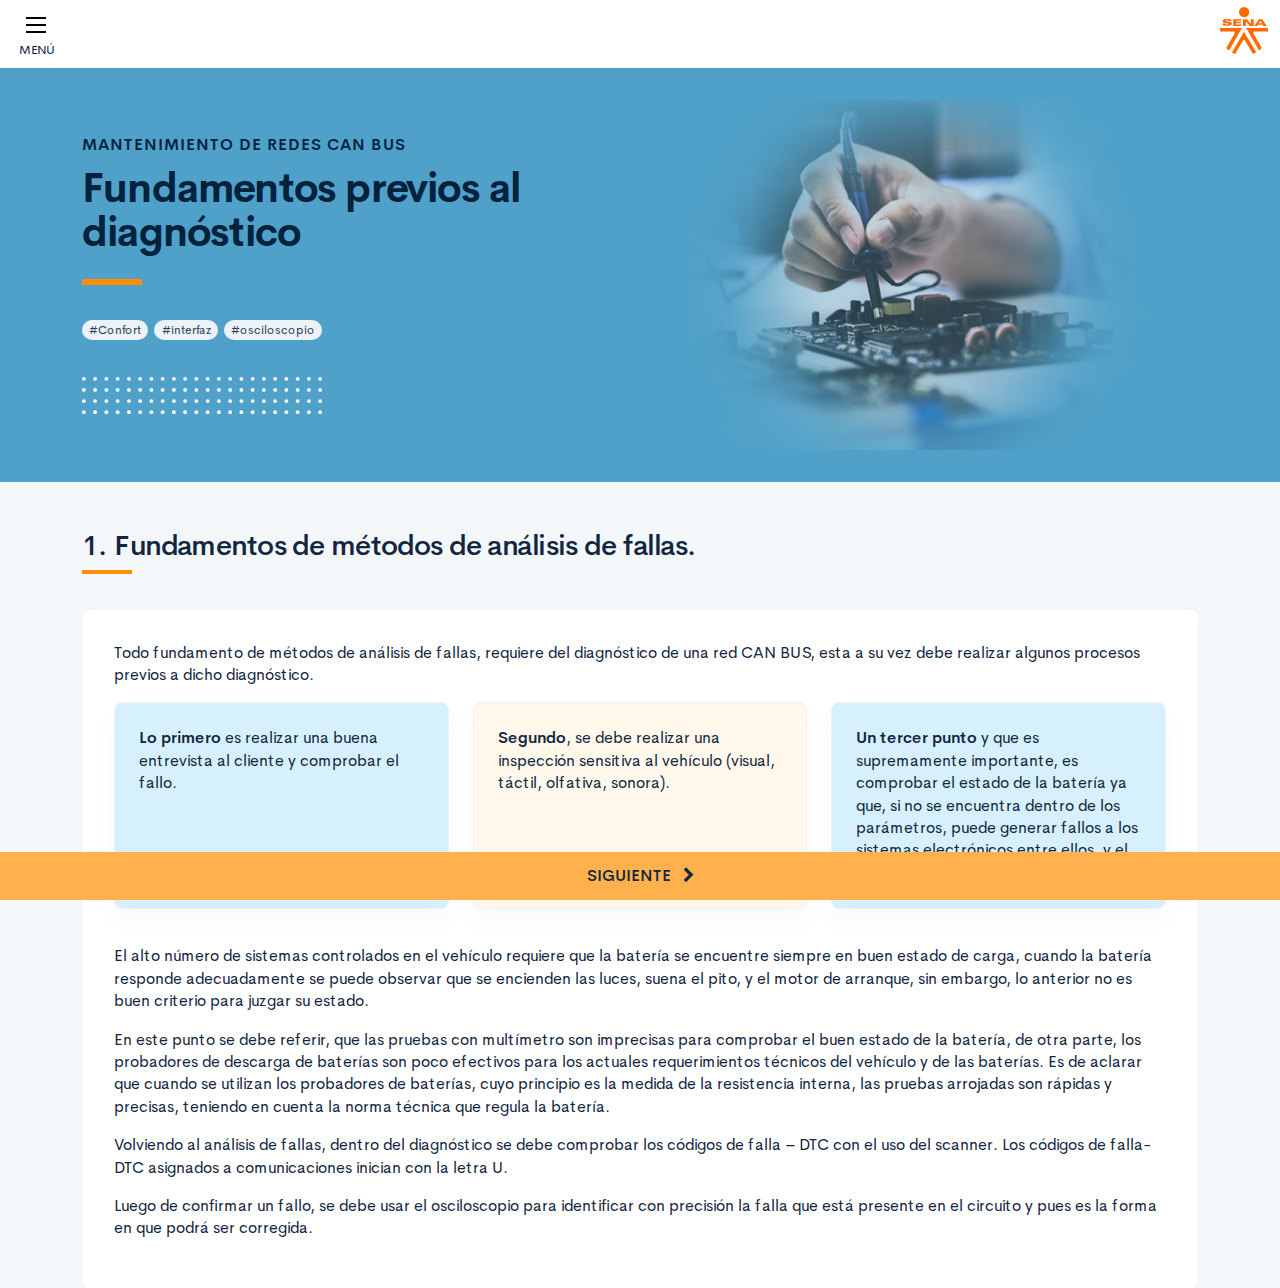
==== public/main.html @ a8439f53 "Finalización de cargue de texto." ====
<!DOCTYPE html>
<html lang="es">
    <head>
        <meta charset="UTF-8">
        <meta name="viewport" content="width=device-width, user-scalable=no, initial-scale=1.0, maximum-scale=1.0, minimum-scale=1.0">
        <title>Fundamentos previos al diagnóstico</title>
        <meta meta name="description" content="Realizar un diagnóstico efectivo depende de la preparación y de los conocimientos básicos que fundamenten los conceptos específicos del tema.">
        <link rel="icon" type="image/svg+xml" href="assets/images/logos/senaLogo.svg">
        <link rel="stylesheet" href="assets/fonts/feather/feather.css">
        <link rel="stylesheet" href="assets/fonts/fontawesome/css/font-awesome.css">
        <link href="assets/css/fancybox.css" rel="stylesheet">
        <link href="assets/css/animate.css" rel="stylesheet">
        <link rel="stylesheet" href="assets/css/main.css">
    </head>
    <body class="theme-dark page-header-textura" id="page-main">
        <div class="page-main">
            <header class="sticky-top">
                <div class="page-topbar">
                    <div class="container-fluid">
                        <div class="d-flex justify-content-between align-items-center">
                            <div class="page-topbar__menu"><a class="page-topbar__menu-icon btn-menu-responsive" href="#"><span></span><span></span><span></span></a><span class="page-topbar__menu-title">MENÚ</span></div>
                            <div class="page-topbar__logo"><img class="img-fluid" src="assets/images/logos/senaLogo.svg" alt="Logo SENA"></div>
                        </div>
                    </div>
                </div>
            </header>
            <main class="mb-5">
                <div class="page-header" id="page-main-header">
                    <div class="page-textura">
                        <div class="container">
                            <div class="curso-portada">
                                <div class="row align-items-center">
                                    <div class="col-12 col-lg-6">
                                        <h3 class="curso-subtitulo" id="curso-titulo-componente">Mantenimiento de redes CAN BUS</h3>
                                        <h1 class="curso-titulo" id="curso-titulo-tema">Fundamentos previos al diagnóstico</h1>
                                        <div class="brand-line-primary"></div>
                                        <div class="keywords"><span class="badge badge-pill badge-light mr-2">#Confort</span><span class="badge badge-pill badge-light mr-2">#interfaz</span><span class="badge badge-pill badge-light mr-2">#osciloscopio</span></div>
                                        <div class="barra-dots mt-5"><img class="img-fluid" src="assets/images/header/icon_dots.svg" alt="alt" /></div>
                                    </div>
                                    <div class="col-12 col-lg-6 text-center">
                                        <div class="d-none d-lg-block"><img class="curso-imagen" src="assets/images/header/header_media.png" /></div>
                                    </div>
                                </div>
                            </div>
                        </div>
                    </div>
                </div>
                <div id="mainContent"></div>
            </main>
            <footer class="mt-5">
                <div class="page-control" id="page-control">
                    <div class="row justify-content-center align-items-center"><a class="page-control-link page-control-prev col py-3 text-center" id="back" href="#"><span>
                                <div class="fa fa-chevron-left mr-3"></div>Anterior
                            </span></a><a class="page-control-link page-control-next col py-3 text-center" id="next" href="#"><span>Siguiente<div class="fa fa-chevron-right ml-3"></div></span></a></div>
                </div>
            </footer>
        </div>
        <aside id="page-main-aside">
            <div class="aside-contenidos">
                <div class="aside-contenidos__header d-flex justify-content-between align-items-center">
                    <div class="aside-contenidos__titulo"><span> <i class="fa fa-list-ul mr-2"></i>Contenidos</span></div>
                    <div class="aside-contenidos__close d-md-none"><a class="page-main-aside__close icon btnclose m-0" href="#"></a></div>
                </div>
                <nav class="aside-contenidos__body">
                    <ul class="menu-main" id="menuMain"></ul>
                </nav>
            </div>
            <div class="aside-extra position-relative">
                <ul class="fixed-bottom menu-secondary" id="menuSecondary"></ul>
            </div>
        </aside>
        <script src="assets/js/vendor.js"></script>
        <script src="assets/js/global.js"> </script>
        <script src="assets/js/pages.js"> </script>
    </body>
</html>
---- public/assets/fonts/feather/feather.css ----
@font-face {
  font-family: 'Feather';
  src:
    url('fonts/Feather.ttf?sdxovp') format('truetype'),
    url('fonts/Feather.woff?sdxovp') format('woff'),
    url('fonts/Feather.svg?sdxovp#Feather') format('svg');
  font-weight: normal;
  font-style: normal;
}

.fe {
  /* use !important to prevent issues with browser extensions that change fonts */
  font-family: 'Feather' !important;
  speak: none;
  font-style: normal;
  font-weight: normal;
  font-variant: normal;
  text-transform: none;
  line-height: 1;

  /* Better Font Rendering =========== */
  -webkit-font-smoothing: antialiased;
  -moz-osx-font-smoothing: grayscale;
}

.fe-activity:before {
  content: "\e900";
}
.fe-airplay:before {
  content: "\e901";
}
.fe-alert-circle:before {
  content: "\e902";
}
.fe-alert-octagon:before {
  content: "\e903";
}
.fe-alert-triangle:before {
  content: "\e904";
}
.fe-align-center:before {
  content: "\e905";
}
.fe-align-justify:before {
  content: "\e906";
}
.fe-align-left:before {
  content: "\e907";
}
.fe-align-right:before {
  content: "\e908";
}
.fe-anchor:before {
  content: "\e909";
}
.fe-aperture:before {
  content: "\e90a";
}
.fe-archive:before {
  content: "\e90b";
}
.fe-arrow-down:before {
  content: "\e90c";
}
.fe-arrow-down-circle:before {
  content: "\e90d";
}
.fe-arrow-down-left:before {
  content: "\e90e";
}
.fe-arrow-down-right:before {
  content: "\e90f";
}
.fe-arrow-left:before {
  content: "\e910";
}
.fe-arrow-left-circle:before {
  content: "\e911";
}
.fe-arrow-right:before {
  content: "\e912";
}
.fe-arrow-right-circle:before {
  content: "\e913";
}
.fe-arrow-up:before {
  content: "\e914";
}
.fe-arrow-up-circle:before {
  content: "\e915";
}
.fe-arrow-up-left:before {
  content: "\e916";
}
.fe-arrow-up-right:before {
  content: "\e917";
}
.fe-at-sign:before {
  content: "\e918";
}
.fe-award:before {
  content: "\e919";
}
.fe-bar-chart:before {
  content: "\e91a";
}
.fe-bar-chart-2:before {
  content: "\e91b";
}
.fe-battery:before {
  content: "\e91c";
}
.fe-battery-charging:before {
  content: "\e91d";
}
.fe-bell:before {
  content: "\e91e";
}
.fe-bell-off:before {
  content: "\e91f";
}
.fe-bluetooth:before {
  content: "\e920";
}
.fe-bold:before {
  content: "\e921";
}
.fe-book:before {
  content: "\e922";
}
.fe-book-open:before {
  content: "\e923";
}
.fe-bookmark:before {
  content: "\e924";
}
.fe-box:before {
  content: "\e925";
}
.fe-briefcase:before {
  content: "\e926";
}
.fe-calendar:before {
  content: "\e927";
}
.fe-camera:before {
  content: "\e928";
}
.fe-camera-off:before {
  content: "\e929";
}
.fe-cast:before {
  content: "\e92a";
}
.fe-check:before {
  content: "\e92b";
}
.fe-check-circle:before {
  content: "\e92c";
}
.fe-check-square:before {
  content: "\e92d";
}
.fe-chevron-down:before {
  content: "\e92e";
}
.fe-chevron-left:before {
  content: "\e92f";
}
.fe-chevron-right:before {
  content: "\e930";
}
.fe-chevron-up:before {
  content: "\e931";
}
.fe-chevrons-down:before {
  content: "\e932";
}
.fe-chevrons-left:before {
  content: "\e933";
}
.fe-chevrons-right:before {
  content: "\e934";
}
.fe-chevrons-up:before {
  content: "\e935";
}
.fe-chrome:before {
  content: "\e936";
}
.fe-circle:before {
  content: "\e937";
}
.fe-clipboard:before {
  content: "\e938";
}
.fe-clock:before {
  content: "\e939";
}
.fe-cloud:before {
  content: "\e93a";
}
.fe-cloud-drizzle:before {
  content: "\e93b";
}
.fe-cloud-lightning:before {
  content: "\e93c";
}
.fe-cloud-off:before {
  content: "\e93d";
}
.fe-cloud-rain:before {
  content: "\e93e";
}
.fe-cloud-snow:before {
  content: "\e93f";
}
.fe-code:before {
  content: "\e940";
}
.fe-codepen:before {
  content: "\e941";
}
.fe-command:before {
  content: "\e942";
}
.fe-compass:before {
  content: "\e943";
}
.fe-copy:before {
  content: "\e944";
}
.fe-corner-down-left:before {
  content: "\e945";
}
.fe-corner-down-right:before {
  content: "\e946";
}
.fe-corner-left-down:before {
  content: "\e947";
}
.fe-corner-left-up:before {
  content: "\e948";
}
.fe-corner-right-down:before {
  content: "\e949";
}
.fe-corner-right-up:before {
  content: "\e94a";
}
.fe-corner-up-left:before {
  content: "\e94b";
}
.fe-corner-up-right:before {
  content: "\e94c";
}
.fe-cpu:before {
  content: "\e94d";
}
.fe-credit-card:before {
  content: "\e94e";
}
.fe-crop:before {
  content: "\e94f";
}
.fe-crosshair:before {
  content: "\e950";
}
.fe-database:before {
  content: "\e951";
}
.fe-delete:before {
  content: "\e952";
}
.fe-disc:before {
  content: "\e953";
}
.fe-dollar-sign:before {
  content: "\e954";
}
.fe-download:before {
  content: "\e955";
}
.fe-download-cloud:before {
  content: "\e956";
}
.fe-droplet:before {
  content: "\e957";
}
.fe-edit:before {
  content: "\e958";
}
.fe-edit-2:before {
  content: "\e959";
}
.fe-edit-3:before {
  content: "\e95a";
}
.fe-external-link:before {
  content: "\e95b";
}
.fe-eye:before {
  content: "\e95c";
}
.fe-eye-off:before {
  content: "\e95d";
}
.fe-facebook:before {
  content: "\e95e";
}
.fe-fast-forward:before {
  content: "\e95f";
}
.fe-feather:before {
  content: "\e960";
}
.fe-file:before {
  content: "\e961";
}
.fe-file-minus:before {
  content: "\e962";
}
.fe-file-plus:before {
  content: "\e963";
}
.fe-file-text:before {
  content: "\e964";
}
.fe-film:before {
  content: "\e965";
}
.fe-filter:before {
  content: "\e966";
}
.fe-flag:before {
  content: "\e967";
}
.fe-folder:before {
  content: "\e968";
}
.fe-folder-minus:before {
  content: "\e969";
}
.fe-folder-plus:before {
  content: "\e96a";
}
.fe-gift:before {
  content: "\e96b";
}
.fe-git-branch:before {
  content: "\e96c";
}
.fe-git-commit:before {
  content: "\e96d";
}
.fe-git-merge:before {
  content: "\e96e";
}
.fe-git-pull-request:before {
  content: "\e96f";
}
.fe-github:before {
  content: "\e970";
}
.fe-gitlab:before {
  content: "\e971";
}
.fe-globe:before {
  content: "\e972";
}
.fe-grid:before {
  content: "\e973";
}
.fe-hard-drive:before {
  content: "\e974";
}
.fe-hash:before {
  content: "\e975";
}
.fe-headphones:before {
  content: "\e976";
}
.fe-heart:before {
  content: "\e977";
}
.fe-help-circle:before {
  content: "\e978";
}
.fe-home:before {
  content: "\e979";
}
.fe-image:before {
  content: "\e97a";
}
.fe-inbox:before {
  content: "\e97b";
}
.fe-info:before {
  content: "\e97c";
}
.fe-instagram:before {
  content: "\e97d";
}
.fe-italic:before {
  content: "\e97e";
}
.fe-layers:before {
  content: "\e97f";
}
.fe-layout:before {
  content: "\e980";
}
.fe-life-buoy:before {
  content: "\e981";
}
.fe-link:before {
  content: "\e982";
}
.fe-link-2:before {
  content: "\e983";
}
.fe-linkedin:before {
  content: "\e984";
}
.fe-list:before {
  content: "\e985";
}
.fe-loader:before {
  content: "\e986";
}
.fe-lock:before {
  content: "\e987";
}
.fe-log-in:before {
  content: "\e988";
}
.fe-log-out:before {
  content: "\e989";
}
.fe-mail:before {
  content: "\e98a";
}
.fe-map:before {
  content: "\e98b";
}
.fe-map-pin:before {
  content: "\e98c";
}
.fe-maximize:before {
  content: "\e98d";
}
.fe-maximize-2:before {
  content: "\e98e";
}
.fe-menu:before {
  content: "\e98f";
}
.fe-message-circle:before {
  content: "\e990";
}
.fe-message-square:before {
  content: "\e991";
}
.fe-mic:before {
  content: "\e992";
}
.fe-mic-off:before {
  content: "\e993";
}
.fe-minimize:before {
  content: "\e994";
}
.fe-minimize-2:before {
  content: "\e995";
}
.fe-minus:before {
  content: "\e996";
}
.fe-minus-circle:before {
  content: "\e997";
}
.fe-minus-square:before {
  content: "\e998";
}
.fe-monitor:before {
  content: "\e999";
}
.fe-moon:before {
  content: "\e99a";
}
.fe-more-horizontal:before {
  content: "\e99b";
}
.fe-more-vertical:before {
  content: "\e99c";
}
.fe-move:before {
  content: "\e99d";
}
.fe-music:before {
  content: "\e99e";
}
.fe-navigation:before {
  content: "\e99f";
}
.fe-navigation-2:before {
  content: "\e9a0";
}
.fe-octagon:before {
  content: "\e9a1";
}
.fe-package:before {
  content: "\e9a2";
}
.fe-paperclip:before {
  content: "\e9a3";
}
.fe-pause:before {
  content: "\e9a4";
}
.fe-pause-circle:before {
  content: "\e9a5";
}
.fe-percent:before {
  content: "\e9a6";
}
.fe-phone:before {
  content: "\e9a7";
}
.fe-phone-call:before {
  content: "\e9a8";
}
.fe-phone-forwarded:before {
  content: "\e9a9";
}
.fe-phone-incoming:before {
  content: "\e9aa";
}
.fe-phone-missed:before {
  content: "\e9ab";
}
.fe-phone-off:before {
  content: "\e9ac";
}
.fe-phone-outgoing:before {
  content: "\e9ad";
}
.fe-pie-chart:before {
  content: "\e9ae";
}
.fe-play:before {
  content: "\e9af";
}
.fe-play-circle:before {
  content: "\e9b0";
}
.fe-plus:before {
  content: "\e9b1";
}
.fe-plus-circle:before {
  content: "\e9b2";
}
.fe-plus-square:before {
  content: "\e9b3";
}
.fe-pocket:before {
  content: "\e9b4";
}
.fe-power:before {
  content: "\e9b5";
}
.fe-printer:before {
  content: "\e9b6";
}
.fe-radio:before {
  content: "\e9b7";
}
.fe-refresh-ccw:before {
  content: "\e9b8";
}
.fe-refresh-cw:before {
  content: "\e9b9";
}
.fe-repeat:before {
  content: "\e9ba";
}
.fe-rewind:before {
  content: "\e9bb";
}
.fe-rotate-ccw:before {
  content: "\e9bc";
}
.fe-rotate-cw:before {
  content: "\e9bd";
}
.fe-rss:before {
  content: "\e9be";
}
.fe-save:before {
  content: "\e9bf";
}
.fe-scissors:before {
  content: "\e9c0";
}
.fe-search:before {
  content: "\e9c1";
}
.fe-send:before {
  content: "\e9c2";
}
.fe-server:before {
  content: "\e9c3";
}
.fe-settings:before {
  content: "\e9c4";
}
.fe-share:before {
  content: "\e9c5";
}
.fe-share-2:before {
  content: "\e9c6";
}
.fe-shield:before {
  content: "\e9c7";
}
.fe-shield-off:before {
  content: "\e9c8";
}
.fe-shopping-bag:before {
  content: "\e9c9";
}
.fe-shopping-cart:before {
  content: "\e9ca";
}
.fe-shuffle:before {
  content: "\e9cb";
}
.fe-sidebar:before {
  content: "\e9cc";
}
.fe-skip-back:before {
  content: "\e9cd";
}
.fe-skip-forward:before {
  content: "\e9ce";
}
.fe-slack:before {
  content: "\e9cf";
}
.fe-slash:before {
  content: "\e9d0";
}
.fe-sliders:before {
  content: "\e9d1";
}
.fe-smartphone:before {
  content: "\e9d2";
}
.fe-speaker:before {
  content: "\e9d3";
}
.fe-square:before {
  content: "\e9d4";
}
.fe-star:before {
  content: "\e9d5";
}
.fe-stop-circle:before {
  content: "\e9d6";
}
.fe-sun:before {
  content: "\e9d7";
}
.fe-sunrise:before {
  content: "\e9d8";
}
.fe-sunset:before {
  content: "\e9d9";
}
.fe-tablet:before {
  content: "\e9da";
}
.fe-tag:before {
  content: "\e9db";
}
.fe-target:before {
  content: "\e9dc";
}
.fe-terminal:before {
  content: "\e9dd";
}
.fe-thermometer:before {
  content: "\e9de";
}
.fe-thumbs-down:before {
  content: "\e9df";
}
.fe-thumbs-up:before {
  content: "\e9e0";
}
.fe-toggle-left:before {
  content: "\e9e1";
}
.fe-toggle-right:before {
  content: "\e9e2";
}
.fe-trash:before {
  content: "\e9e3";
}
.fe-trash-2:before {
  content: "\e9e4";
}
.fe-trending-down:before {
  content: "\e9e5";
}
.fe-trending-up:before {
  content: "\e9e6";
}
.fe-triangle:before {
  content: "\e9e7";
}
.fe-truck:before {
  content: "\e9e8";
}
.fe-tv:before {
  content: "\e9e9";
}
.fe-twitter:before {
  content: "\e9ea";
}
.fe-type:before {
  content: "\e9eb";
}
.fe-umbrella:before {
  content: "\e9ec";
}
.fe-underline:before {
  content: "\e9ed";
}
.fe-unlock:before {
  content: "\e9ee";
}
.fe-upload:before {
  content: "\e9ef";
}
.fe-upload-cloud:before {
  content: "\e9f0";
}
.fe-user:before {
  content: "\e9f1";
}
.fe-user-check:before {
  content: "\e9f2";
}
.fe-user-minus:before {
  content: "\e9f3";
}
.fe-user-plus:before {
  content: "\e9f4";
}
.fe-user-x:before {
  content: "\e9f5";
}
.fe-users:before {
  content: "\e9f6";
}
.fe-video:before {
  content: "\e9f7";
}
.fe-video-off:before {
  content: "\e9f8";
}
.fe-voicemail:before {
  content: "\e9f9";
}
.fe-volume:before {
  content: "\e9fa";
}
.fe-volume-1:before {
  content: "\e9fb";
}
.fe-volume-2:before {
  content: "\e9fc";
}
.fe-volume-x:before {
  content: "\e9fd";
}
.fe-watch:before {
  content: "\e9fe";
}
.fe-wifi:before {
  content: "\e9ff";
}
.fe-wifi-off:before {
  content: "\ea00";
}
.fe-wind:before {
  content: "\ea01";
}
.fe-x:before {
  content: "\ea02";
}
.fe-x-circle:before {
  content: "\ea03";
}
.fe-x-square:before {
  content: "\ea04";
}
.fe-youtube:before {
  content: "\ea05";
}
.fe-zap:before {
  content: "\ea06";
}
.fe-zap-off:before {
  content: "\ea07";
}
.fe-zoom-in:before {
  content: "\ea08";
}
.fe-zoom-out:before {
  content: "\ea09";
}
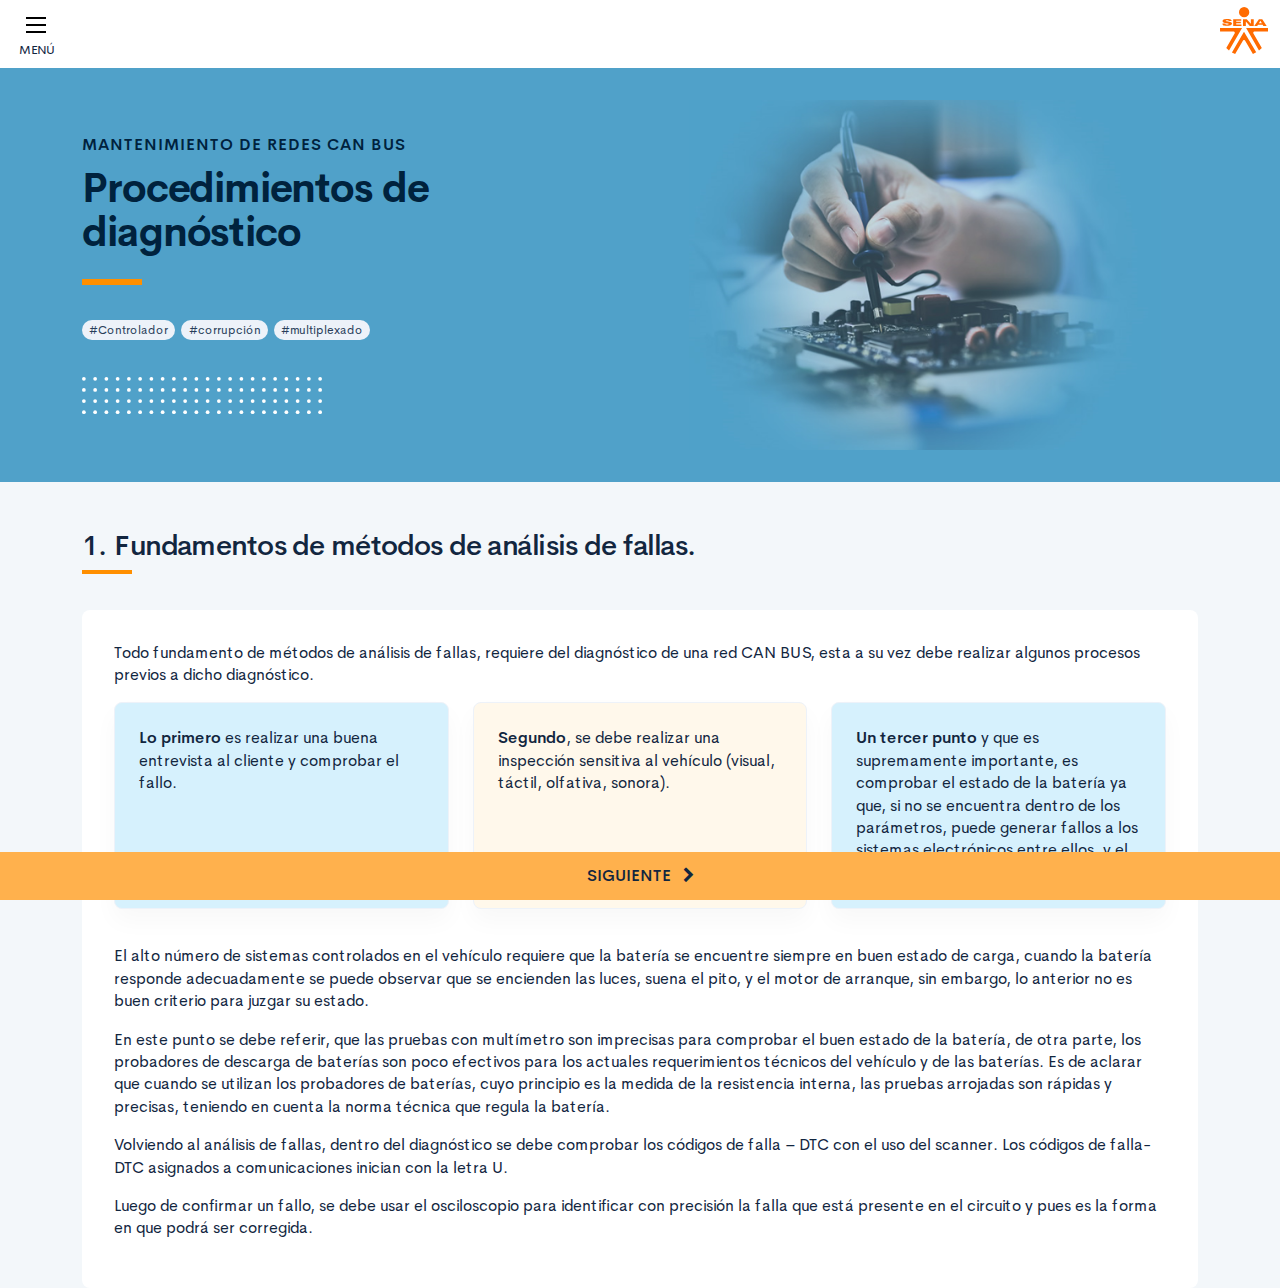
==== commit 34b757ff: "Se corrige título." ====
--- a/public/main.html
+++ b/public/main.html
@@ -3,7 +3,7 @@
     <head>
         <meta charset="UTF-8">
         <meta name="viewport" content="width=device-width, user-scalable=no, initial-scale=1.0, maximum-scale=1.0, minimum-scale=1.0">
-        <title>Fundamentos previos al diagnóstico</title>
+        <title>Procedimientos de diagnóstico</title>
         <meta meta name="description" content="Realizar un diagnóstico efectivo depende de la preparación y de los conocimientos básicos que fundamenten los conceptos específicos del tema.">
         <link rel="icon" type="image/svg+xml" href="assets/images/logos/senaLogo.svg">
         <link rel="stylesheet" href="assets/fonts/feather/feather.css">
@@ -32,9 +32,9 @@
                                 <div class="row align-items-center">
                                     <div class="col-12 col-lg-6">
                                         <h3 class="curso-subtitulo" id="curso-titulo-componente">Mantenimiento de redes CAN BUS</h3>
-                                        <h1 class="curso-titulo" id="curso-titulo-tema">Fundamentos previos al diagnóstico</h1>
+                                        <h1 class="curso-titulo" id="curso-titulo-tema">Procedimientos de diagnóstico</h1>
                                         <div class="brand-line-primary"></div>
-                                        <div class="keywords"><span class="badge badge-pill badge-light mr-2">#Confort</span><span class="badge badge-pill badge-light mr-2">#interfaz</span><span class="badge badge-pill badge-light mr-2">#osciloscopio</span></div>
+                                        <div class="keywords"><span class="badge badge-pill badge-light mr-2">#Controlador</span><span class="badge badge-pill badge-light mr-2">#corrupción</span><span class="badge badge-pill badge-light mr-2">#multiplexado</span></div>
                                         <div class="barra-dots mt-5"><img class="img-fluid" src="assets/images/header/icon_dots.svg" alt="alt" /></div>
                                     </div>
                                     <div class="col-12 col-lg-6 text-center">
